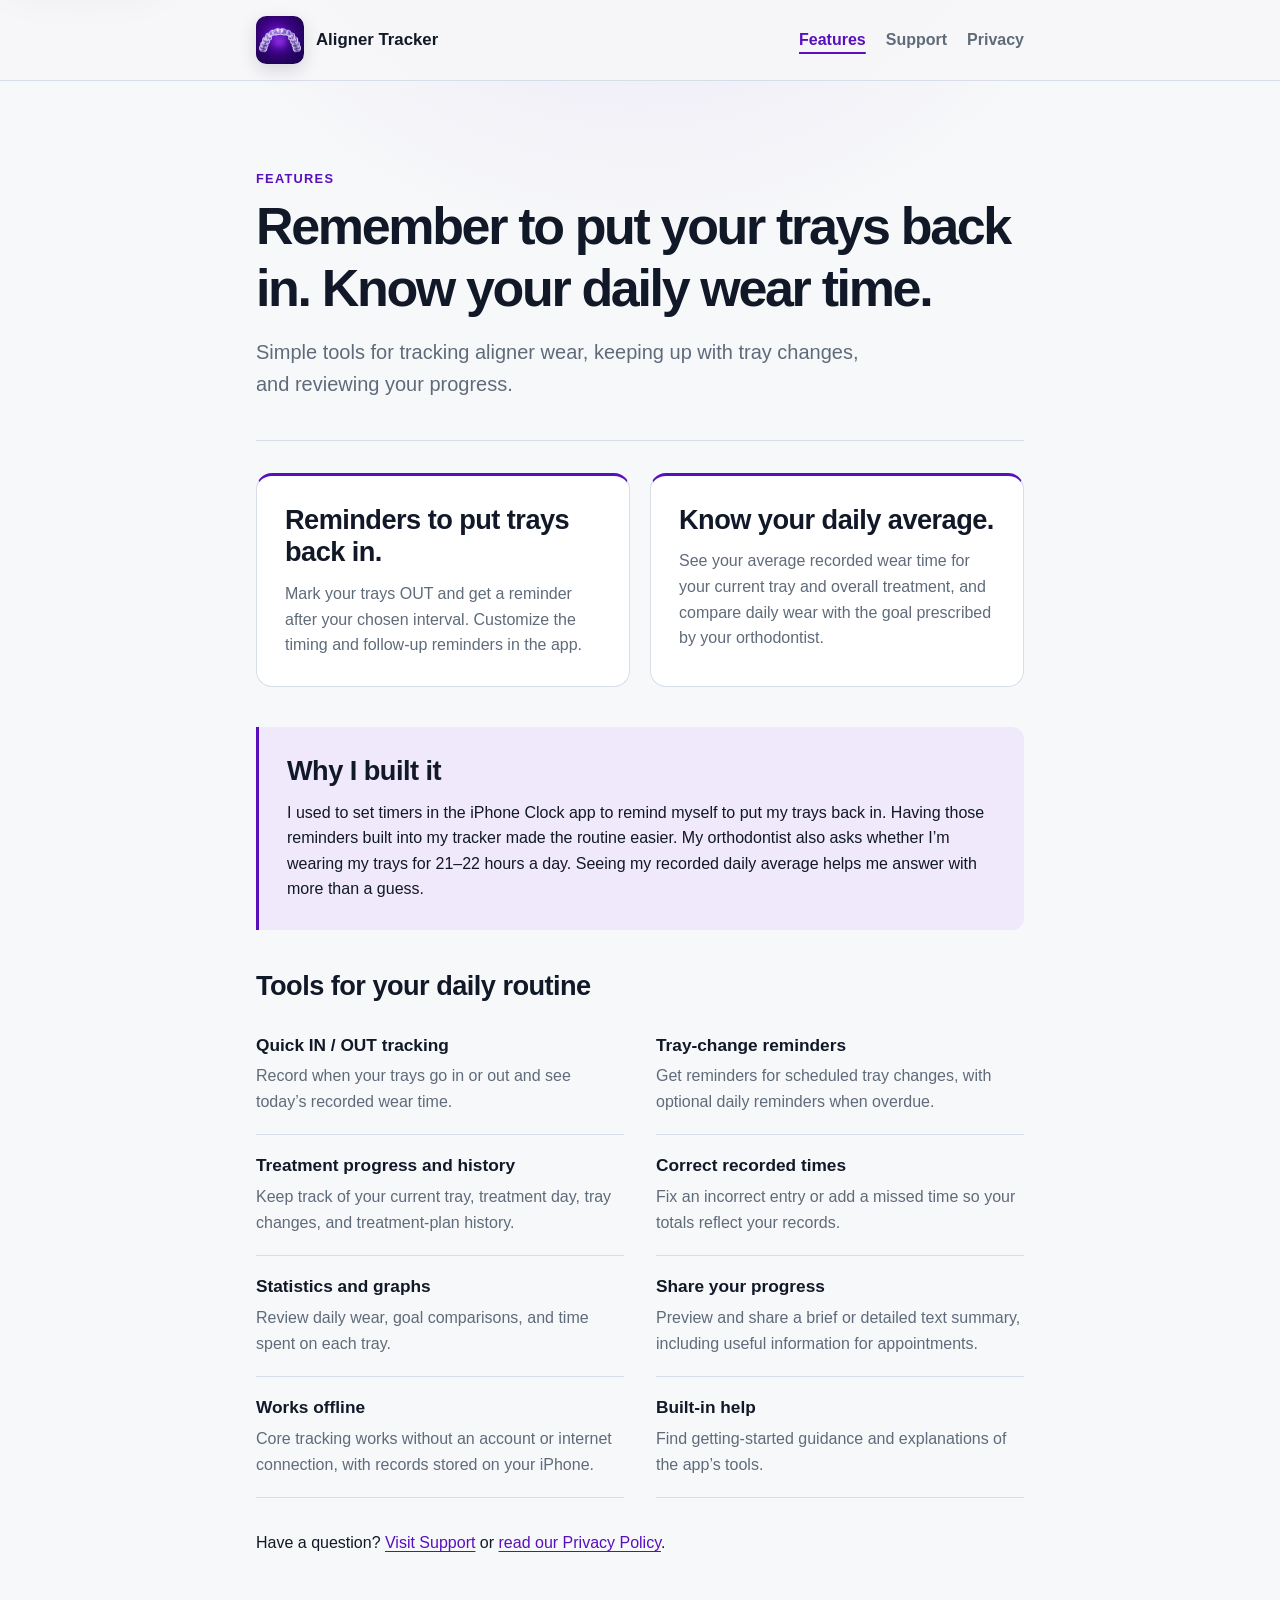
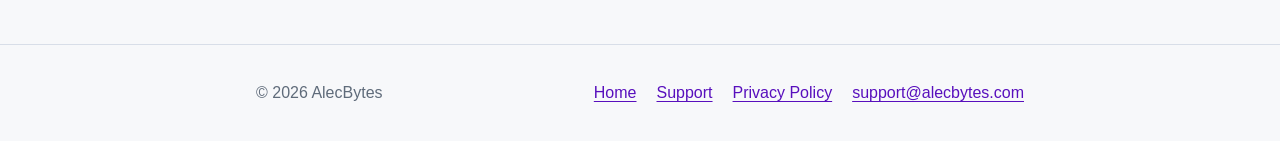
==== features/index.html @ b9140444 "Add concise features page" ====
<!doctype html>
<html lang="en">
  <head>
    <meta charset="utf-8" />
    <meta name="viewport" content="width=device-width, initial-scale=1" />
    <meta name="theme-color" content="#f7f8fa" media="(prefers-color-scheme: light)" />
    <meta name="theme-color" content="#0b0e14" media="(prefers-color-scheme: dark)" />
    <meta
      name="description"
      content="Explore Aligner Tracker features: tray reminders, recorded wear averages, treatment history, graphs, and progress sharing."
    />
    <link rel="canonical" href="https://aligner-tracker.alecbytes.com/features/" />
    <link rel="icon" href="/assets/favicon.png" type="image/png" />
    <link rel="stylesheet" href="/styles.css" />
    <title>Features | Aligner Tracker</title>
  </head>
  <body>
    <a class="skip-link" href="#main-content">Skip to content</a>
    <header class="site-header">
      <div class="header-inner">
        <a class="brand" href="/" aria-label="Aligner Tracker home">
          <img src="/assets/app-icon.png" width="48" height="48" alt="" />
          <span>Aligner Tracker</span>
        </a>
        <nav aria-label="Primary navigation">
          <a href="/features/" aria-current="page">Features</a>
          <a href="/support/">Support</a>
          <a href="/privacy/">Privacy</a>
        </nav>
      </div>
    </header>

    <main id="main-content" class="page features-page">
      <header class="page-heading">
        <p class="eyebrow">Features</p>
        <h1>Remember to put your trays back in. Know your daily wear time.</h1>
        <p class="lede">Simple tools for tracking aligner wear, keeping up with tray changes, and reviewing your progress.</p>
      </header>

      <div class="feature-highlights">
        <section class="feature-highlight" aria-labelledby="tray-reminders">
          <h2 id="tray-reminders">Reminders to put trays back in.</h2>
          <p>Mark your trays OUT and get a reminder after your chosen interval. Customize the timing and follow-up reminders in the app.</p>
        </section>
        <section class="feature-highlight" aria-labelledby="wear-average">
          <h2 id="wear-average">Know your daily average.</h2>
          <p>See your average recorded wear time for your current tray and overall treatment, and compare daily wear with the goal prescribed by your orthodontist.</p>
        </section>
      </div>

      <section class="founder-note" aria-labelledby="why-i-built-it">
        <h2 id="why-i-built-it">Why I built it</h2>
        <p>I used to set timers in the iPhone Clock app to remind myself to put my trays back in. Having those reminders built into my tracker made the routine easier. My orthodontist also asks whether I’m wearing my trays for 21–22 hours a day. Seeing my recorded daily average helps me answer with more than a guess.</p>
      </section>

      <section class="feature-details" aria-labelledby="everyday-tools">
        <h2 id="everyday-tools">Tools for your daily routine</h2>
        <div class="feature-grid">
          <div class="feature-item">
            <h3>Quick IN / OUT tracking</h3>
            <p>Record when your trays go in or out and see today’s recorded wear time.</p>
          </div>
          <div class="feature-item">
            <h3>Tray-change reminders</h3>
            <p>Get reminders for scheduled tray changes, with optional daily reminders when overdue.</p>
          </div>
          <div class="feature-item">
            <h3>Treatment progress and history</h3>
            <p>Keep track of your current tray, treatment day, tray changes, and treatment-plan history.</p>
          </div>
          <div class="feature-item">
            <h3>Correct recorded times</h3>
            <p>Fix an incorrect entry or add a missed time so your totals reflect your records.</p>
          </div>
          <div class="feature-item">
            <h3>Statistics and graphs</h3>
            <p>Review daily wear, goal comparisons, and time spent on each tray.</p>
          </div>
          <div class="feature-item">
            <h3>Share your progress</h3>
            <p>Preview and share a brief or detailed text summary, including useful information for appointments.</p>
          </div>
          <div class="feature-item">
            <h3>Works offline</h3>
            <p>Core tracking works without an account or internet connection, with records stored on your iPhone.</p>
          </div>
          <div class="feature-item">
            <h3>Built-in help</h3>
            <p>Find getting-started guidance and explanations of the app’s tools.</p>
          </div>
        </div>
      </section>
      <p class="features-next">Have a question? <a href="/support/">Visit Support</a> or <a href="/privacy/">read our Privacy Policy</a>.</p>
    </main>

    <footer class="site-footer">
      <div class="footer-inner">
        <p>&copy; 2026 AlecBytes</p>
        <nav aria-label="Footer navigation">
          <a href="/">Home</a>
          <a href="/support/">Support</a>
          <a href="/privacy/">Privacy Policy</a>
          <a href="mailto:support@alecbytes.com">support@alecbytes.com</a>
        </nav>
      </div>
    </footer>
  </body>
</html>
---- styles.css ----
:root {
  color-scheme: light dark;
  --background: #f7f8fa;
  --surface: #ffffff;
  --text: #111827;
  --muted: #5f6b7a;
  --border: #d8dee8;
  --accent: #580fbd;
  --accent-strong: #430a96;
  --accent-soft: #f0e8fb;
  --focus: #0067c0;
  --shadow: 0 18px 48px rgb(30 38 52 / 8%);
}

* {
  box-sizing: border-box;
}

html {
  background: var(--background);
  font-family:
    -apple-system, BlinkMacSystemFont, "Segoe UI", sans-serif;
  line-height: 1.6;
  text-size-adjust: 100%;
  -webkit-text-size-adjust: 100%;
}

body {
  min-width: 280px;
  min-height: 100vh;
  margin: 0;
  background:
    radial-gradient(circle at 50% -16rem, rgb(88 15 189 / 10%), transparent 32rem),
    var(--background);
  color: var(--text);
}

a {
  color: var(--accent);
  text-decoration-thickness: 0.08em;
  text-underline-offset: 0.18em;
}

a:hover {
  color: var(--accent-strong);
}

a:focus-visible {
  border-radius: 0.2rem;
  outline: 3px solid var(--focus);
  outline-offset: 4px;
}

.skip-link {
  position: fixed;
  z-index: 10;
  top: 0.75rem;
  left: 0.75rem;
  padding: 0.6rem 0.85rem;
  transform: translateY(-200%);
  border-radius: 0.5rem;
  background: var(--surface);
  box-shadow: var(--shadow);
  font-weight: 700;
}

.skip-link:focus {
  transform: translateY(0);
}

.site-header {
  border-bottom: 1px solid var(--border);
  background: rgb(247 248 250 / 88%);
}

.header-inner,
.footer-inner,
.page {
  width: min(100% - 2rem, 48rem);
  margin-inline: auto;
}

.header-inner {
  display: flex;
  min-height: 5rem;
  align-items: center;
  justify-content: space-between;
  gap: 1.25rem;
}

.brand {
  display: inline-flex;
  min-height: 3rem;
  align-items: center;
  gap: 0.75rem;
  color: var(--text);
  font-size: 1.05rem;
  font-weight: 750;
  text-decoration: none;
}

.brand img,
.hero-icon {
  border-radius: 22%;
  box-shadow: 0 6px 18px rgb(17 24 39 / 14%);
}

.site-header nav,
.site-footer nav {
  display: flex;
  flex-wrap: wrap;
  align-items: center;
  gap: 0.35rem 1.25rem;
}

.site-header nav a {
  min-height: 2.75rem;
  display: inline-flex;
  align-items: center;
  color: var(--muted);
  font-weight: 650;
  text-decoration: none;
}

.site-header nav a:hover,
.site-header nav a[aria-current="page"] {
  color: var(--accent);
}

.site-header nav a[aria-current="page"] {
  text-decoration: underline;
  text-decoration-thickness: 0.12em;
  text-underline-offset: 0.45em;
}

.page {
  padding-block: clamp(3rem, 8vw, 5.5rem);
}

.hero {
  max-width: 42rem;
  margin-inline: auto;
  text-align: center;
}

.home-page {
  width: min(100% - 2rem, 72rem);
  padding-top: clamp(1rem, 2.67vw, 1.83rem);
}

.aligner-frame {
  position: relative;
  isolation: isolate;
  max-width: 70rem;
  min-height: min(57.32vw, 39.81rem);
  margin-inline: auto;
}

.aligner-arch {
  position: absolute;
  z-index: -1;
  top: 0;
  left: 50%;
  display: block;
  width: 100%;
  height: auto;
  transform: translateX(-50%);
  pointer-events: none;
  user-select: none;
}

.aligner-frame .hero {
  padding: clamp(6rem, 18vw, 12.75rem) clamp(1rem, 18vw, 10.5rem) 2rem;
}

.aligner-frame h1 {
  width: max-content;
  max-width: calc(100vw - 2rem);
  margin-inline: auto;
  font-size: clamp(1.65rem, 6vw, 3.75rem);
  white-space: nowrap;
}

.hero-icon {
  display: block;
  margin: 0 auto 1.5rem;
}

.eyebrow {
  margin: 0 0 0.35rem;
  color: var(--accent);
  font-size: 0.8rem;
  font-weight: 800;
  letter-spacing: 0.1em;
  text-transform: uppercase;
}

h1,
h2,
h3,
p,
ul {
  overflow-wrap: break-word;
}

h1,
h2,
h3 {
  line-height: 1.2;
}

h1 {
  margin: 0;
  font-size: clamp(2.25rem, 8vw, 4.25rem);
  letter-spacing: -0.045em;
}

h2 {
  margin: 0 0 0.75rem;
  font-size: clamp(1.35rem, 4vw, 1.7rem);
  letter-spacing: -0.02em;
}

h3 {
  margin: 1.75rem 0 0.35rem;
  font-size: 1.08rem;
}

p {
  margin: 0 0 1rem;
}

.lede {
  max-width: 40rem;
  margin: 1rem auto 0;
  color: var(--muted);
  font-size: clamp(1.08rem, 3vw, 1.25rem);
}

.link-grid {
  display: grid;
  grid-template-columns: repeat(2, minmax(0, 1fr));
  gap: 1rem;
  width: min(100%, 48rem);
  margin: clamp(1rem, 2.5vw, 1.75rem) auto 0;
}

.link-card {
  display: flex;
  min-height: 14rem;
  flex-direction: column;
  padding: clamp(1.35rem, 5vw, 2rem);
  border: 1px solid var(--border);
  border-radius: 1rem;
  background: var(--surface);
  box-shadow: var(--shadow);
  color: var(--muted);
  text-decoration: none;
}

.link-card:hover {
  border-color: var(--accent);
  color: var(--muted);
}

.card-title {
  margin-bottom: 0.6rem;
  color: var(--text);
  font-size: 1.4rem;
  font-weight: 750;
}

.card-action {
  margin-top: auto;
  padding-top: 1.5rem;
  color: var(--accent);
  font-weight: 700;
}

.card-action span {
  display: inline-block;
  margin-left: 0.2rem;
}

.features-cta {
  display: inline-flex;
  min-height: 2.75rem;
  align-items: center;
  gap: 0.6rem;
  margin-top: 1.25rem;
  padding: 0.6rem 1rem;
  border: 1px solid var(--accent);
  border-radius: 0.6rem;
  background: var(--accent-soft);
  font-weight: 750;
  text-decoration: none;
}

.features-cta:hover {
  border-color: var(--accent-strong);
}

.features-page h1 {
  font-size: clamp(2rem, 5.5vw, 3.25rem);
}

.feature-highlights,
.feature-grid {
  display: grid;
  grid-template-columns: repeat(2, minmax(0, 1fr));
  gap: 1.25rem;
}

.feature-highlights {
  margin-block: 2rem;
}

.feature-highlight {
  padding: clamp(1.25rem, 3vw, 1.75rem);
  border: 1px solid var(--border);
  border-top: 3px solid var(--accent);
  border-radius: 1rem;
  background: var(--surface);
}

.feature-highlight p,
.feature-item p {
  margin-bottom: 0;
  color: var(--muted);
}

.founder-note {
  margin-block: 2.5rem;
  padding: clamp(1.25rem, 3vw, 1.75rem);
  border-left: 3px solid var(--accent);
  border-radius: 0 0.75rem 0.75rem 0;
  background: var(--accent-soft);
}

.founder-note p {
  margin-bottom: 0;
}

.feature-grid {
  gap: 0 2rem;
}

.feature-item {
  padding-block: 1.25rem;
  border-bottom: 1px solid var(--border);
}

.feature-item h3 {
  margin: 0 0 0.5rem;
}

.features-next {
  margin: 2rem 0 0;
}

.document-page {
  max-width: 44rem;
}

.document-page h1 {
  font-size: clamp(2.1rem, 7vw, 3.5rem);
}

.page-heading {
  padding-bottom: 2.5rem;
  border-bottom: 1px solid var(--border);
}

.page-heading .lede {
  margin-inline: 0;
}

.updated {
  margin: 1rem 0 0;
  color: var(--muted);
  font-size: 0.92rem;
}

.document-page > section {
  padding-block: 2rem;
  border-bottom: 1px solid var(--border);
}

.document-page > section:last-child {
  border-bottom: 0;
}

.document-page ul {
  margin: 0.75rem 0 1rem;
  padding-left: 1.4rem;
}

.document-page li + li {
  margin-top: 0.35rem;
}

.contact-panel {
  margin-top: 2rem;
  padding-inline: clamp(1.25rem, 5vw, 2rem);
  border: 1px solid var(--border) !important;
  border-radius: 1rem;
  background: var(--surface);
  box-shadow: var(--shadow);
}

.site-footer {
  border-top: 1px solid var(--border);
  color: var(--muted);
}

.footer-inner {
  display: flex;
  min-height: 6rem;
  align-items: center;
  justify-content: space-between;
  gap: 0.75rem 2rem;
  padding-block: 1.25rem;
}

.footer-inner p {
  margin: 0;
}

.site-footer a {
  display: inline-flex;
  min-height: 2.75rem;
  align-items: center;
}

@media (max-width: 38rem) {
  .header-inner,
  .footer-inner {
    align-items: flex-start;
    flex-direction: column;
  }

  .header-inner {
    padding-block: 0.8rem;
  }

  .site-header nav {
    width: 100%;
  }

  .link-grid,
  .feature-highlights,
  .feature-grid {
    grid-template-columns: 1fr;
  }

  .aligner-frame {
    min-height: 0;
  }

  .aligner-frame .hero {
    padding-top: clamp(5.25rem, 27vw, 8.5rem);
    padding-inline: clamp(0rem, 8vw, 2.5rem);
  }

  .footer-inner {
    padding-block: 1.5rem;
  }

  .site-footer nav {
    align-items: flex-start;
    flex-direction: column;
  }
}

@media (prefers-color-scheme: dark) {
  :root {
    --background: #0b0e14;
    --surface: #151a23;
    --text: #f5f7fa;
    --muted: #b7c0cf;
    --border: #3a4352;
    --accent: #b888ff;
    --accent-strong: #d2b5ff;
    --accent-soft: #251735;
    --focus: #72b8ff;
    --shadow: 0 18px 48px rgb(0 0 0 / 25%);
  }

  body {
    background:
      radial-gradient(circle at 50% -16rem, rgb(153 85 255 / 17%), transparent 32rem),
      var(--background);
  }

  .site-header {
    background: rgb(11 14 20 / 90%);
  }
}

@media (forced-colors: active) {
  .brand img,
  .hero-icon,
  .link-card,
  .contact-panel {
    box-shadow: none;
  }

  a:focus-visible {
    outline-color: Highlight;
  }
}
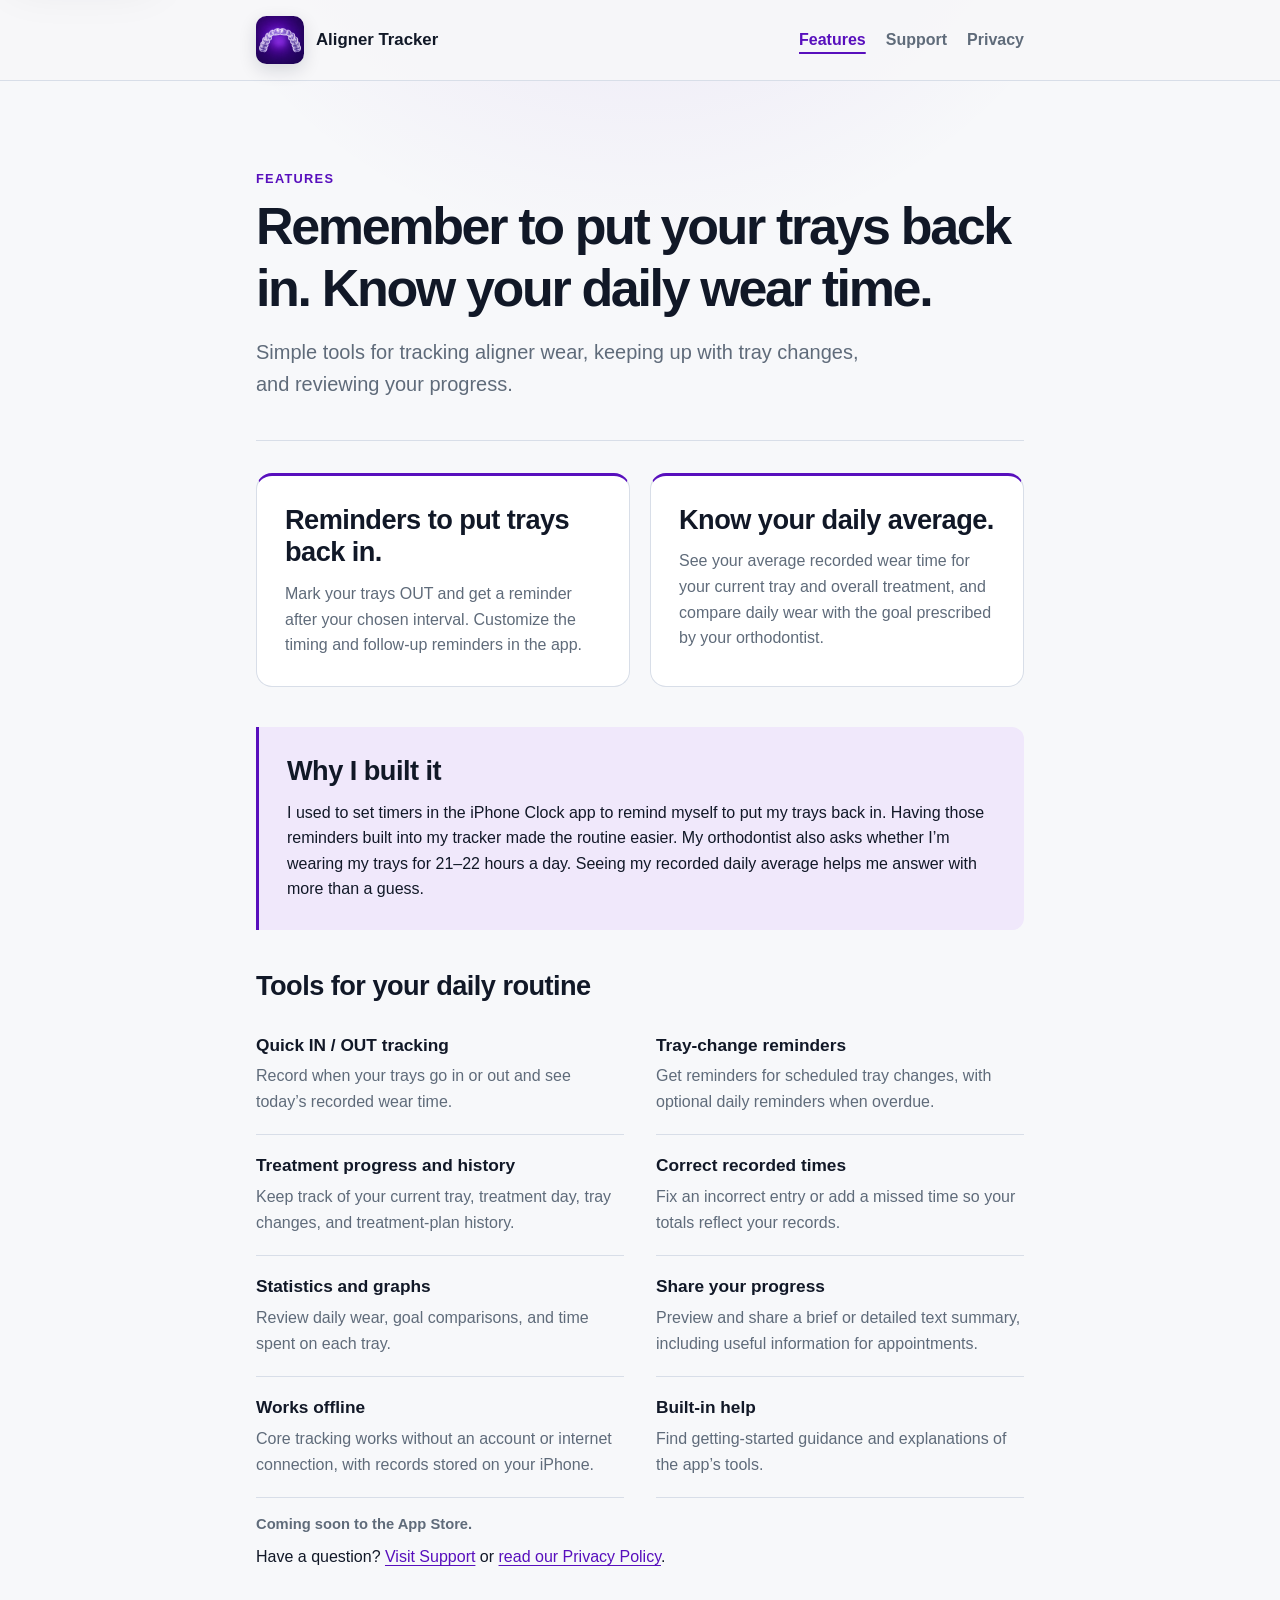
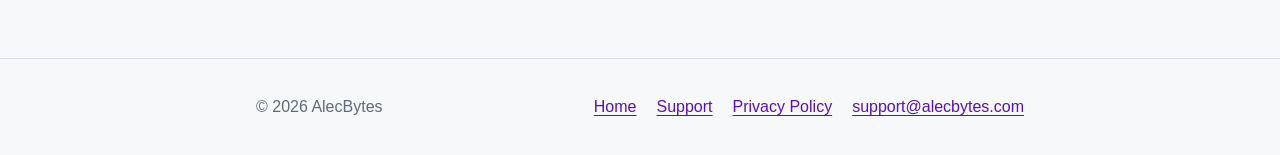
==== commit 86fcebca: "Add App Store availability placeholder" ====
--- a/features/index.html
+++ b/features/index.html
@@ -90,6 +90,7 @@
           </div>
         </div>
       </section>
+      <p class="availability-status">Coming soon to the App Store.</p>
       <p class="features-next">Have a question? <a href="/support/">Visit Support</a> or <a href="/privacy/">read our Privacy Policy</a>.</p>
     </main>
 
--- a/styles.css
+++ b/styles.css
@@ -300,6 +300,13 @@
   border-color: var(--accent-strong);
 }
 
+.availability-status {
+  margin: 0.9rem 0 0;
+  color: var(--muted);
+  font-size: 0.92rem;
+  font-weight: 650;
+}
+
 .features-page h1 {
   font-size: clamp(2rem, 5.5vw, 3.25rem);
 }
@@ -355,7 +362,7 @@
 }
 
 .features-next {
-  margin: 2rem 0 0;
+  margin: 0.5rem 0 0;
 }
 
 .document-page {
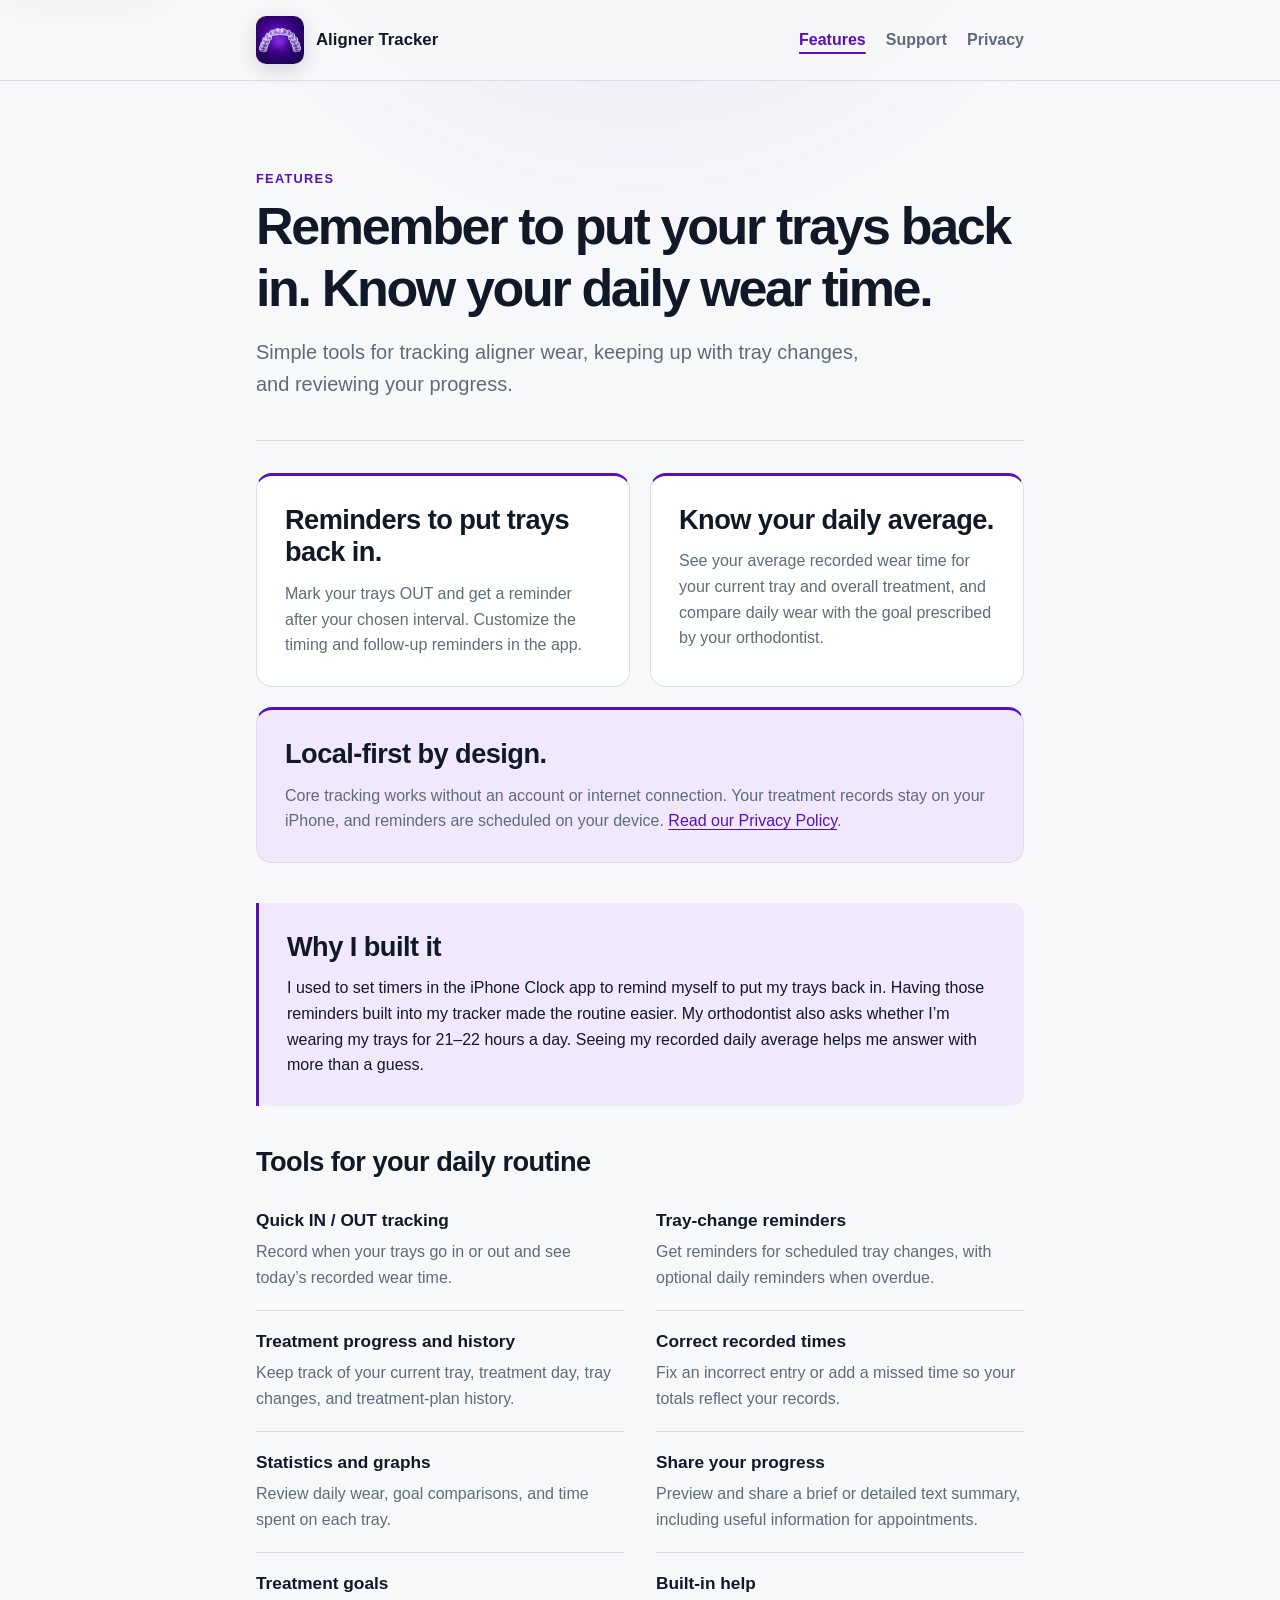
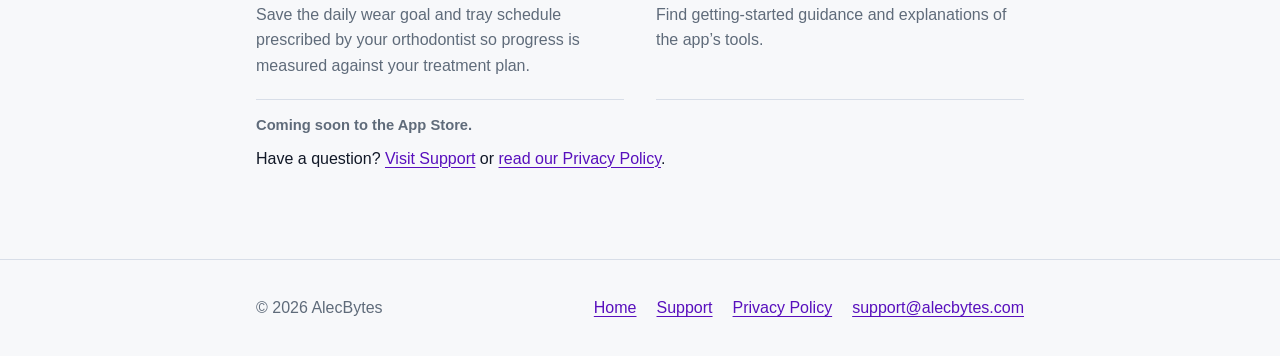
==== commit 74b2a1a5: "Promote local-first features" ====
--- a/features/index.html
+++ b/features/index.html
@@ -46,6 +46,10 @@
           <h2 id="wear-average">Know your daily average.</h2>
           <p>See your average recorded wear time for your current tray and overall treatment, and compare daily wear with the goal prescribed by your orthodontist.</p>
         </section>
+        <section class="feature-highlight local-first-highlight" aria-labelledby="local-first">
+          <h2 id="local-first">Local-first by design.</h2>
+          <p>Core tracking works without an account or internet connection. Your treatment records stay on your iPhone, and reminders are scheduled on your device. <a href="/privacy/">Read our Privacy Policy</a>.</p>
+        </section>
       </div>
 
       <section class="founder-note" aria-labelledby="why-i-built-it">
@@ -81,8 +85,8 @@
             <p>Preview and share a brief or detailed text summary, including useful information for appointments.</p>
           </div>
           <div class="feature-item">
-            <h3>Works offline</h3>
-            <p>Core tracking works without an account or internet connection, with records stored on your iPhone.</p>
+            <h3>Treatment goals</h3>
+            <p>Save the daily wear goal and tray schedule prescribed by your orthodontist so progress is measured against your treatment plan.</p>
           </div>
           <div class="feature-item">
             <h3>Built-in help</h3>
--- a/styles.css
+++ b/styles.css
@@ -336,6 +336,11 @@
   color: var(--muted);
 }
 
+.local-first-highlight {
+  grid-column: 1 / -1;
+  background: var(--accent-soft);
+}
+
 .founder-note {
   margin-block: 2.5rem;
   padding: clamp(1.25rem, 3vw, 1.75rem);
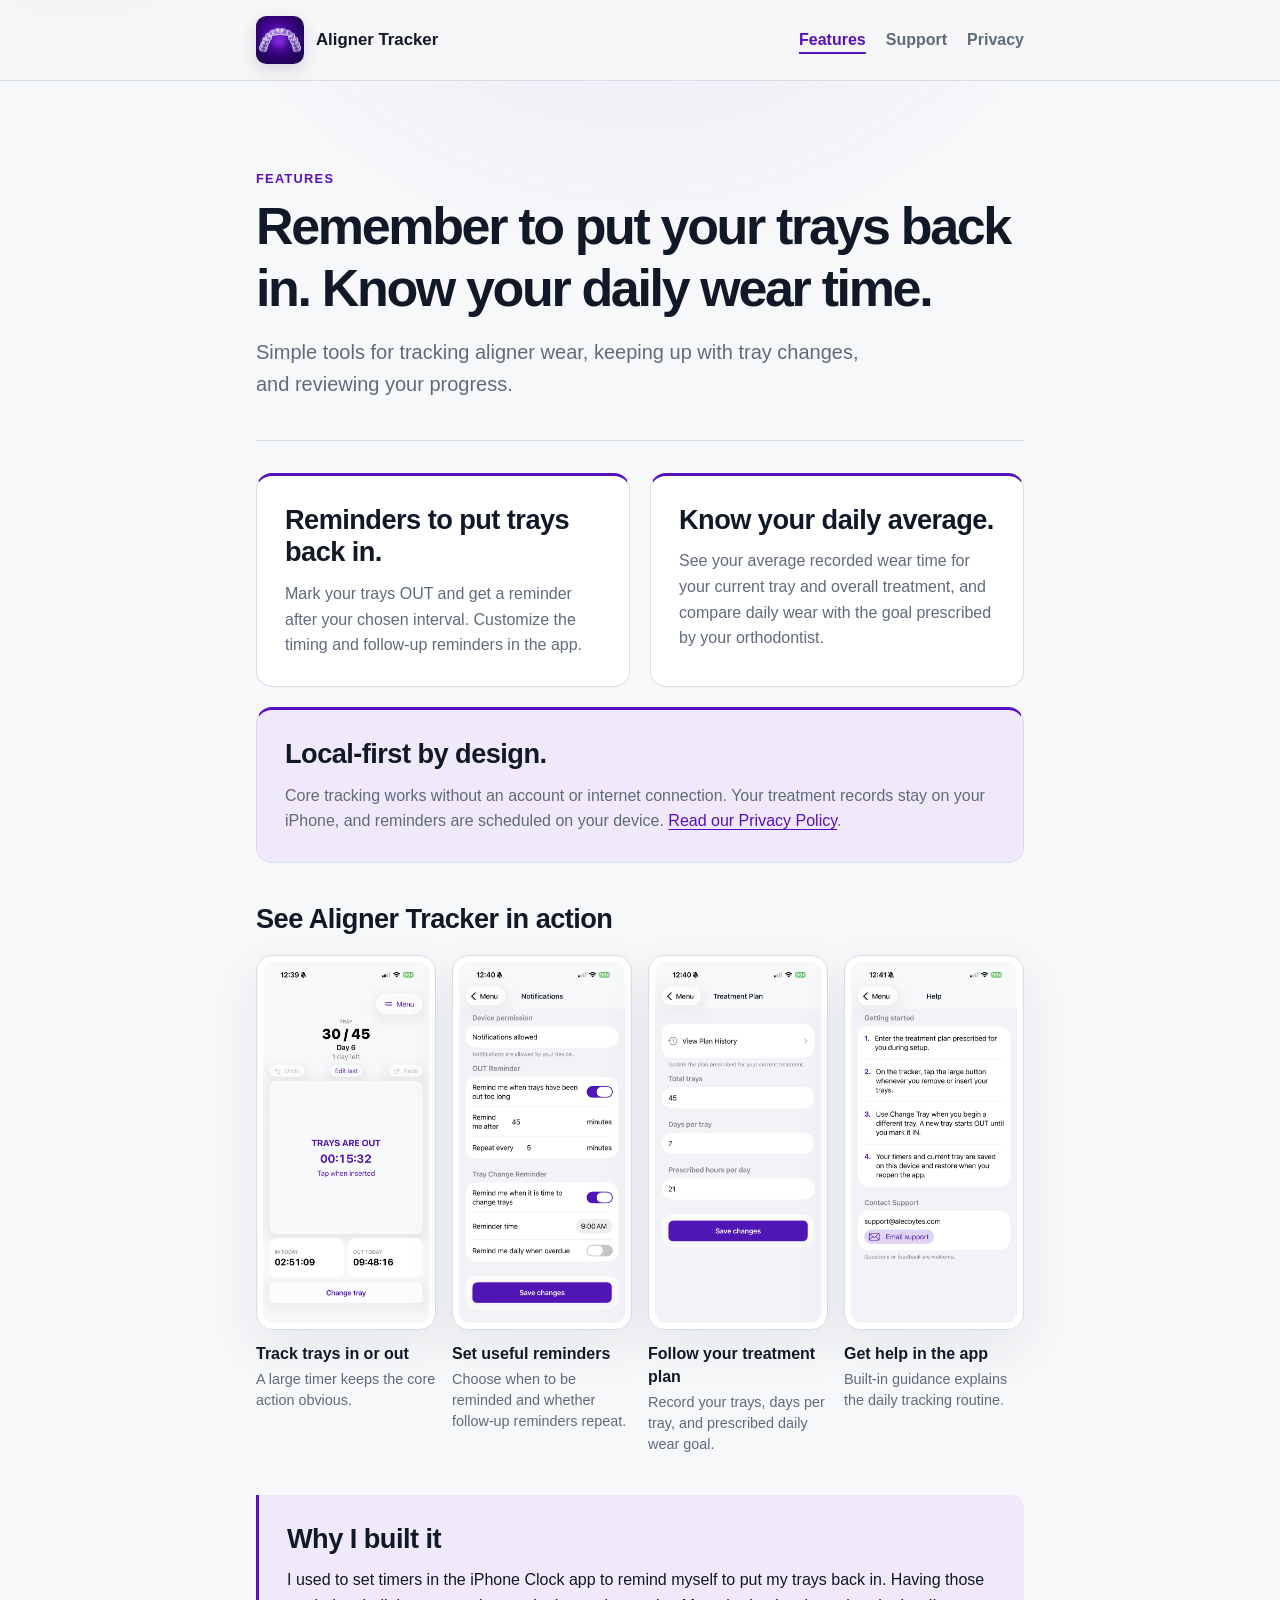
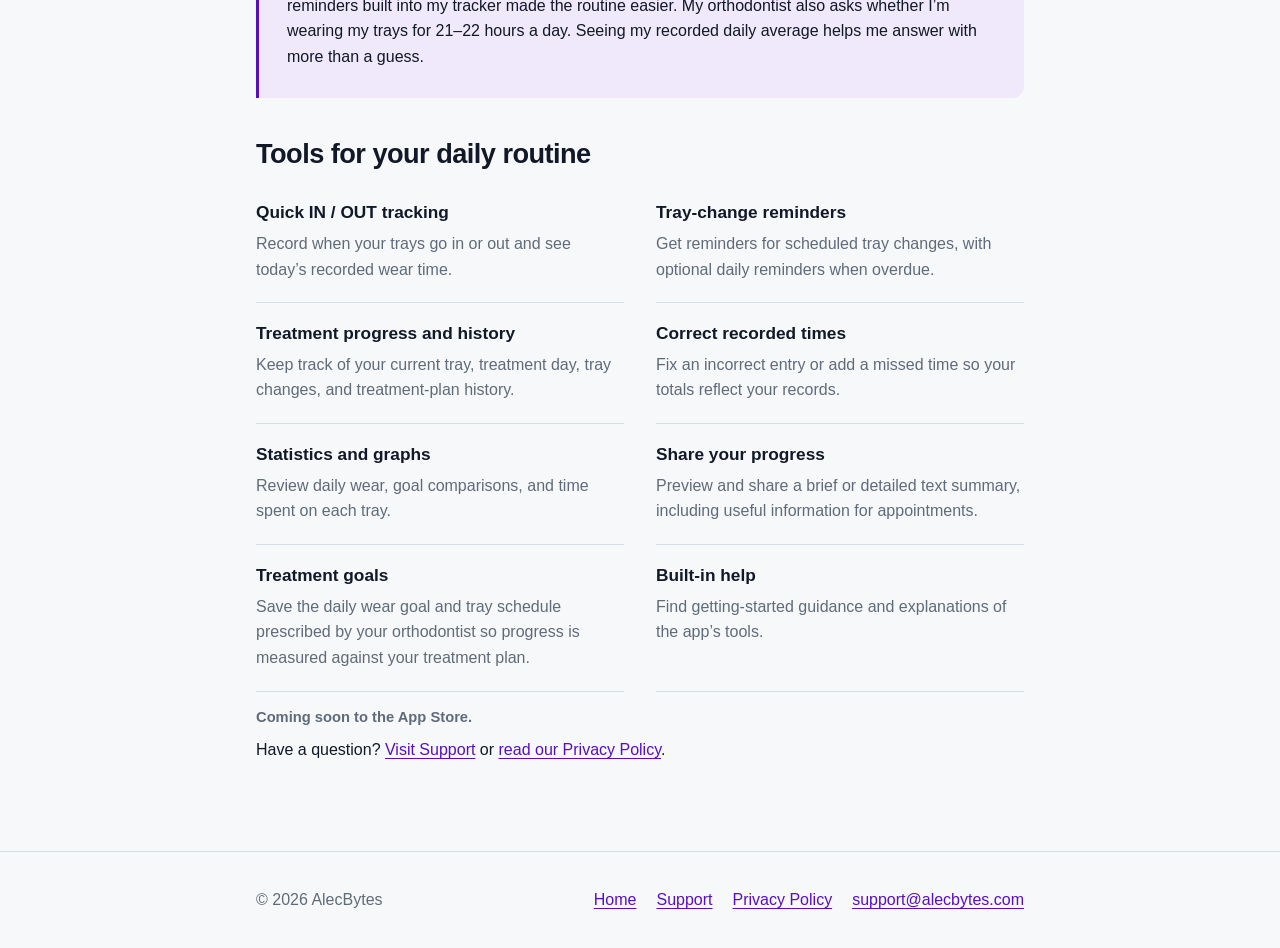
==== commit 4d8dd018: "Show app screenshots on features page" ====
--- a/features/index.html
+++ b/features/index.html
@@ -51,6 +51,84 @@
           <p>Core tracking works without an account or internet connection. Your treatment records stay on your iPhone, and reminders are scheduled on your device. <a href="/privacy/">Read our Privacy Policy</a>.</p>
         </section>
       </div>
+
+      <section class="screenshot-showcase" aria-labelledby="screenshots-title">
+        <h2 id="screenshots-title">See Aligner Tracker in action</h2>
+        <div class="screenshot-gallery">
+          <figure class="screenshot-card">
+            <a
+              class="screenshot-link"
+              href="/assets/screenshots/tracker.png"
+              aria-label="Open full-size screenshot: Track trays in or out">
+              <img
+                src="/assets/screenshots/tracker.png"
+                width="1242"
+                height="2688"
+                loading="lazy"
+                decoding="async"
+                alt="Aligner Tracker showing trays out with a running timer." />
+            </a>
+            <figcaption>
+              <strong>Track trays in or out</strong>
+              <span>A large timer keeps the core action obvious.</span>
+            </figcaption>
+          </figure>
+          <figure class="screenshot-card">
+            <a
+              class="screenshot-link"
+              href="/assets/screenshots/notifications.png"
+              aria-label="Open full-size screenshot: Set useful reminders">
+              <img
+                src="/assets/screenshots/notifications.png"
+                width="1242"
+                height="2688"
+                loading="lazy"
+                decoding="async"
+                alt="Aligner Tracker notification settings for tray-out and tray-change reminders." />
+            </a>
+            <figcaption>
+              <strong>Set useful reminders</strong>
+              <span>Choose when to be reminded and whether follow-up reminders repeat.</span>
+            </figcaption>
+          </figure>
+          <figure class="screenshot-card">
+            <a
+              class="screenshot-link"
+              href="/assets/screenshots/treatment-plan.png"
+              aria-label="Open full-size screenshot: Follow your treatment plan">
+              <img
+                src="/assets/screenshots/treatment-plan.png"
+                width="1242"
+                height="2688"
+                loading="lazy"
+                decoding="async"
+                alt="Aligner Tracker treatment plan settings for trays, schedule, and daily wear goal." />
+            </a>
+            <figcaption>
+              <strong>Follow your treatment plan</strong>
+              <span>Record your trays, days per tray, and prescribed daily wear goal.</span>
+            </figcaption>
+          </figure>
+          <figure class="screenshot-card">
+            <a
+              class="screenshot-link"
+              href="/assets/screenshots/help.png"
+              aria-label="Open full-size screenshot: Get help in the app">
+              <img
+                src="/assets/screenshots/help.png"
+                width="1242"
+                height="2688"
+                loading="lazy"
+                decoding="async"
+                alt="Aligner Tracker help screen explaining the daily tracking routine." />
+            </a>
+            <figcaption>
+              <strong>Get help in the app</strong>
+              <span>Built-in guidance explains the daily tracking routine.</span>
+            </figcaption>
+          </figure>
+        </div>
+      </section>
 
       <section class="founder-note" aria-labelledby="why-i-built-it">
         <h2 id="why-i-built-it">Why I built it</h2>
--- a/styles.css
+++ b/styles.css
@@ -341,6 +341,58 @@
   background: var(--accent-soft);
 }
 
+.screenshot-showcase {
+  margin-block: 2.5rem;
+}
+
+.screenshot-gallery {
+  display: grid;
+  grid-template-columns: repeat(4, minmax(0, 1fr));
+  gap: 1rem;
+  margin-top: 1.25rem;
+}
+
+.screenshot-card {
+  min-width: 0;
+  margin: 0;
+}
+
+.screenshot-link {
+  display: block;
+  padding: 0.35rem;
+  border: 1px solid var(--border);
+  border-radius: 1rem;
+  background: var(--surface);
+  box-shadow: var(--shadow);
+}
+
+.screenshot-link:hover {
+  border-color: var(--accent);
+}
+
+.screenshot-link img {
+  display: block;
+  width: 100%;
+  height: auto;
+  border-radius: 0.72rem;
+}
+
+.screenshot-card figcaption {
+  margin-top: 0.75rem;
+  line-height: 1.45;
+}
+
+.screenshot-card figcaption strong,
+.screenshot-card figcaption span {
+  display: block;
+}
+
+.screenshot-card figcaption span {
+  margin-top: 0.25rem;
+  color: var(--muted);
+  font-size: 0.9rem;
+}
+
 .founder-note {
   margin-block: 2.5rem;
   padding: clamp(1.25rem, 3vw, 1.75rem);
@@ -463,6 +515,21 @@
   .feature-highlights,
   .feature-grid {
     grid-template-columns: 1fr;
+  }
+
+  .screenshot-gallery {
+    grid-template-columns: none;
+    grid-auto-columns: min(78vw, 18rem);
+    grid-auto-flow: column;
+    margin-inline: -0.25rem;
+    padding: 0.25rem 0.25rem 1rem;
+    overflow-x: auto;
+    overscroll-behavior-inline: contain;
+    scroll-snap-type: inline mandatory;
+  }
+
+  .screenshot-card {
+    scroll-snap-align: start;
   }
 
   .aligner-frame {
@@ -513,6 +580,7 @@
   .brand img,
   .hero-icon,
   .link-card,
+  .screenshot-link,
   .contact-panel {
     box-shadow: none;
   }
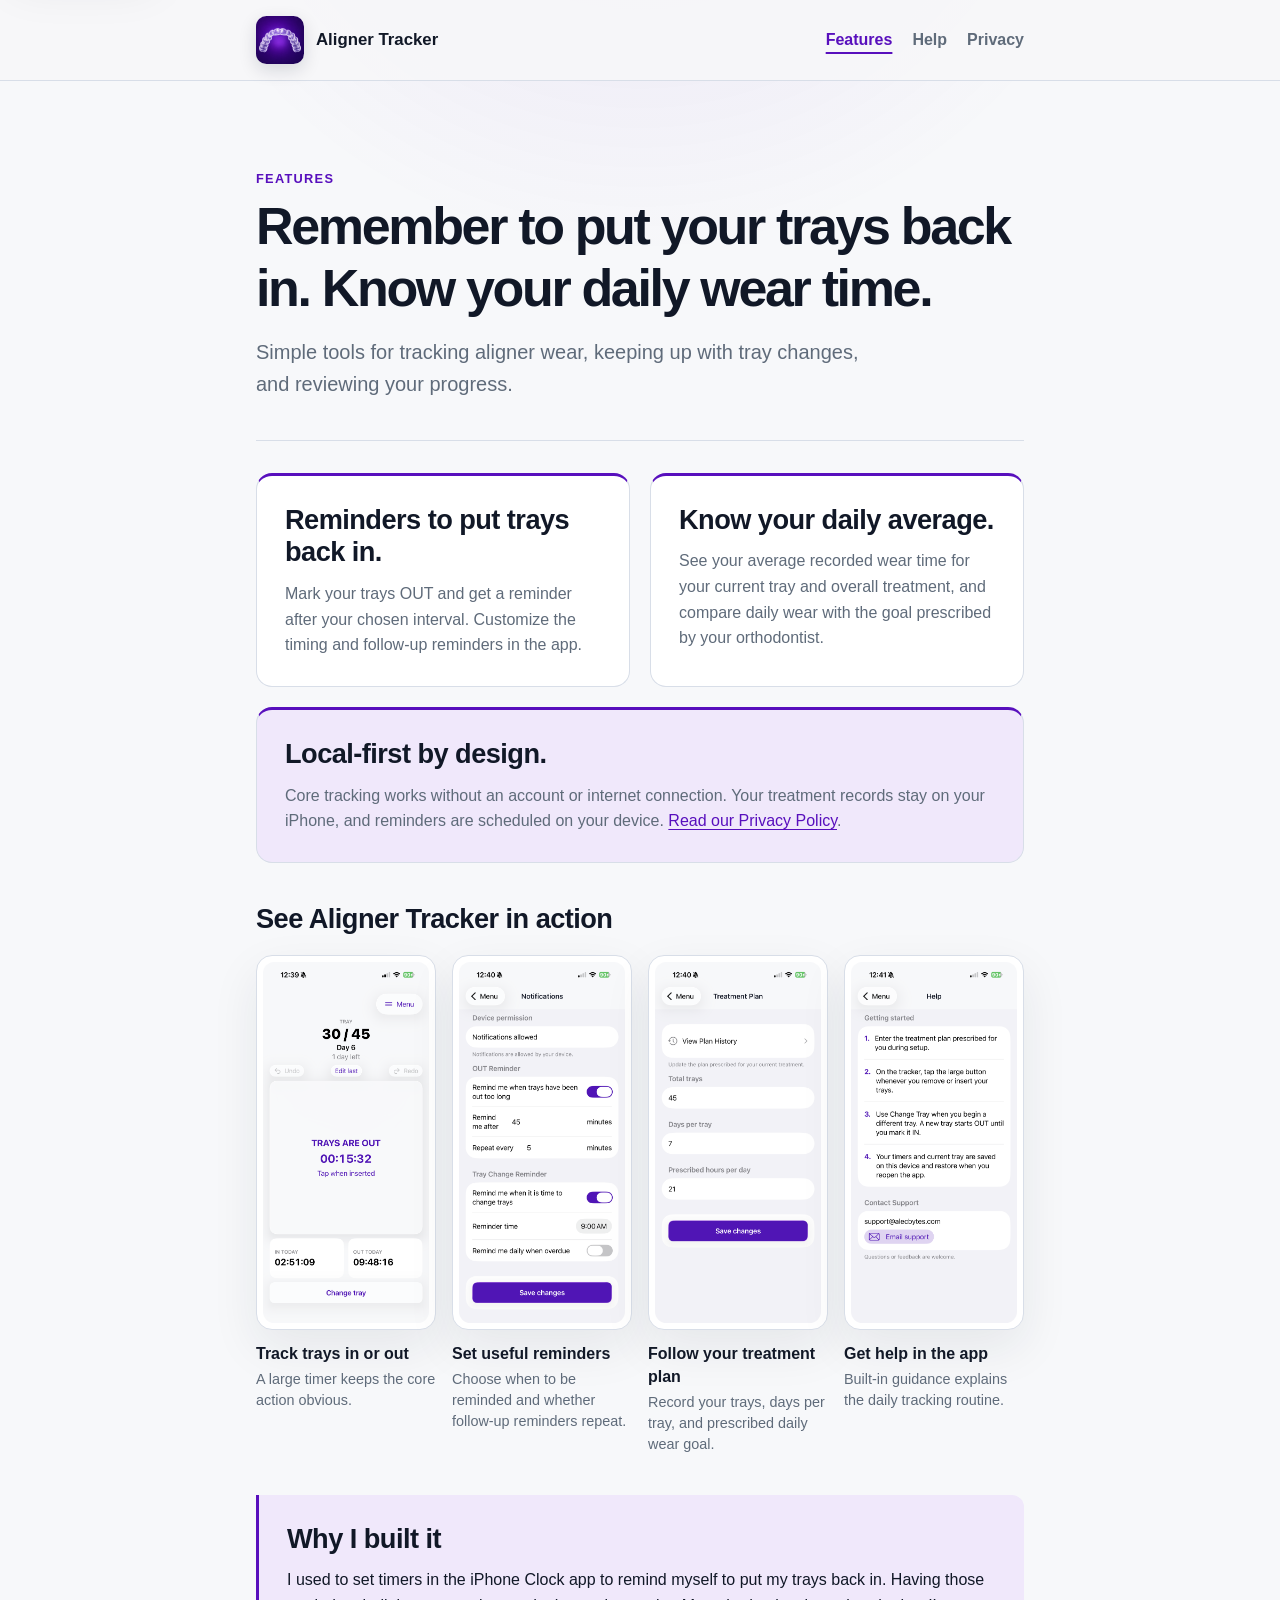
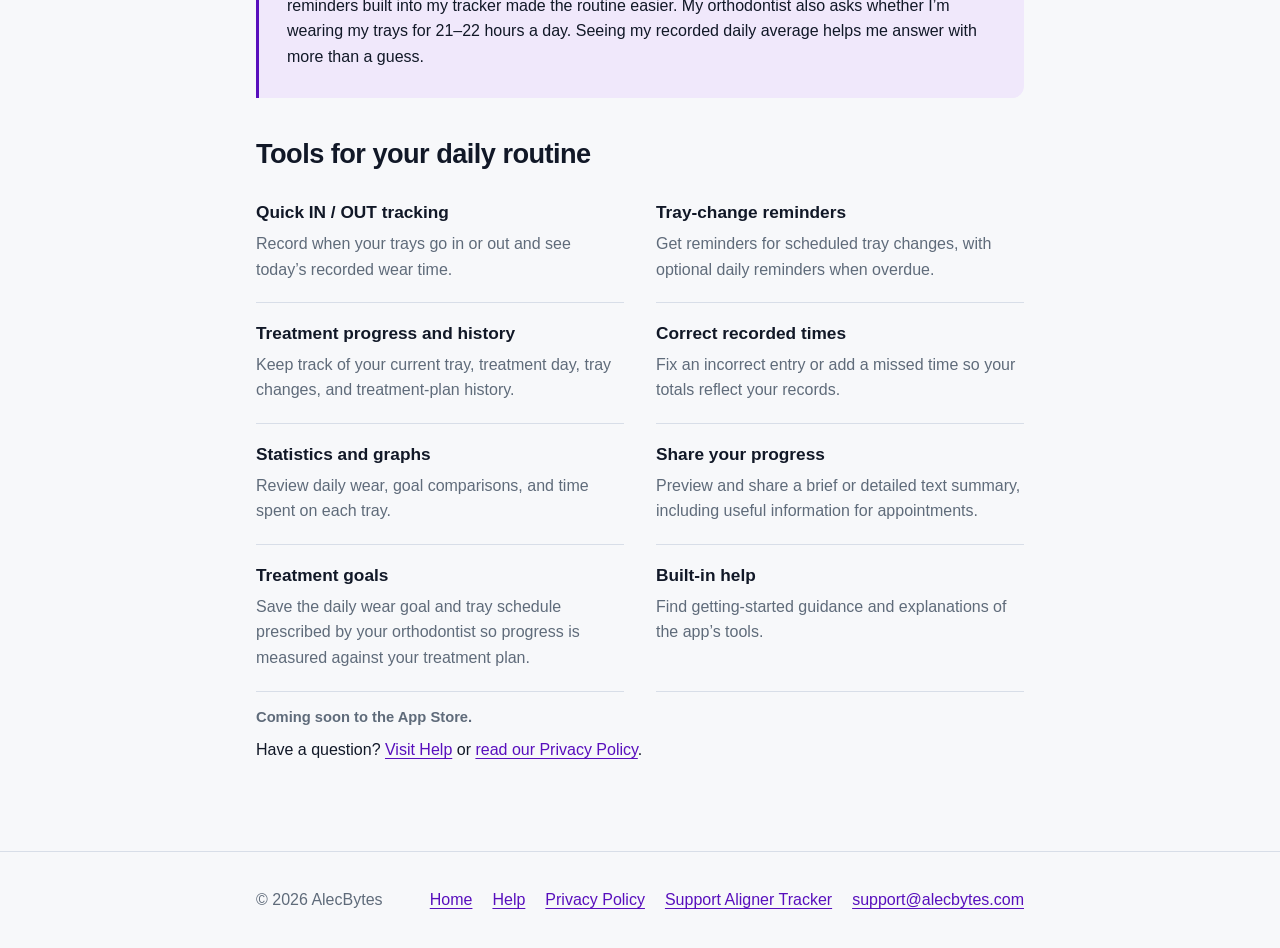
==== commit e1c84c88: "Add dedicated Aligner Tracker support page" ====
--- a/features/index.html
+++ b/features/index.html
@@ -24,7 +24,7 @@
         </a>
         <nav aria-label="Primary navigation">
           <a href="/features/" aria-current="page">Features</a>
-          <a href="/support/">Support</a>
+          <a href="/support/">Help</a>
           <a href="/privacy/">Privacy</a>
         </nav>
       </div>
@@ -173,7 +173,7 @@
         </div>
       </section>
       <p class="availability-status">Coming soon to the App Store.</p>
-      <p class="features-next">Have a question? <a href="/support/">Visit Support</a> or <a href="/privacy/">read our Privacy Policy</a>.</p>
+      <p class="features-next">Have a question? <a href="/support/">Visit Help</a> or <a href="/privacy/">read our Privacy Policy</a>.</p>
     </main>
 
     <footer class="site-footer">
@@ -181,8 +181,9 @@
         <p>&copy; 2026 AlecBytes</p>
         <nav aria-label="Footer navigation">
           <a href="/">Home</a>
-          <a href="/support/">Support</a>
+          <a href="/support/">Help</a>
           <a href="/privacy/">Privacy Policy</a>
+          <a href="/support-aligner-tracker/">Support Aligner Tracker</a>
           <a href="mailto:support@alecbytes.com">support@alecbytes.com</a>
         </nav>
       </div>
--- a/styles.css
+++ b/styles.css
@@ -307,6 +307,11 @@
   font-weight: 650;
 }
 
+.secondary-link {
+  margin: 0.9rem 0 0;
+  font-size: 0.92rem;
+}
+
 .features-page h1 {
   font-size: clamp(2rem, 5.5vw, 3.25rem);
 }
@@ -470,6 +475,17 @@
   border-radius: 1rem;
   background: var(--surface);
   box-shadow: var(--shadow);
+}
+
+.support-links {
+  display: flex;
+  flex-wrap: wrap;
+  gap: 0.75rem;
+  margin-top: 1.25rem;
+}
+
+.support-links .features-cta {
+  margin-top: 0;
 }
 
 .site-footer {
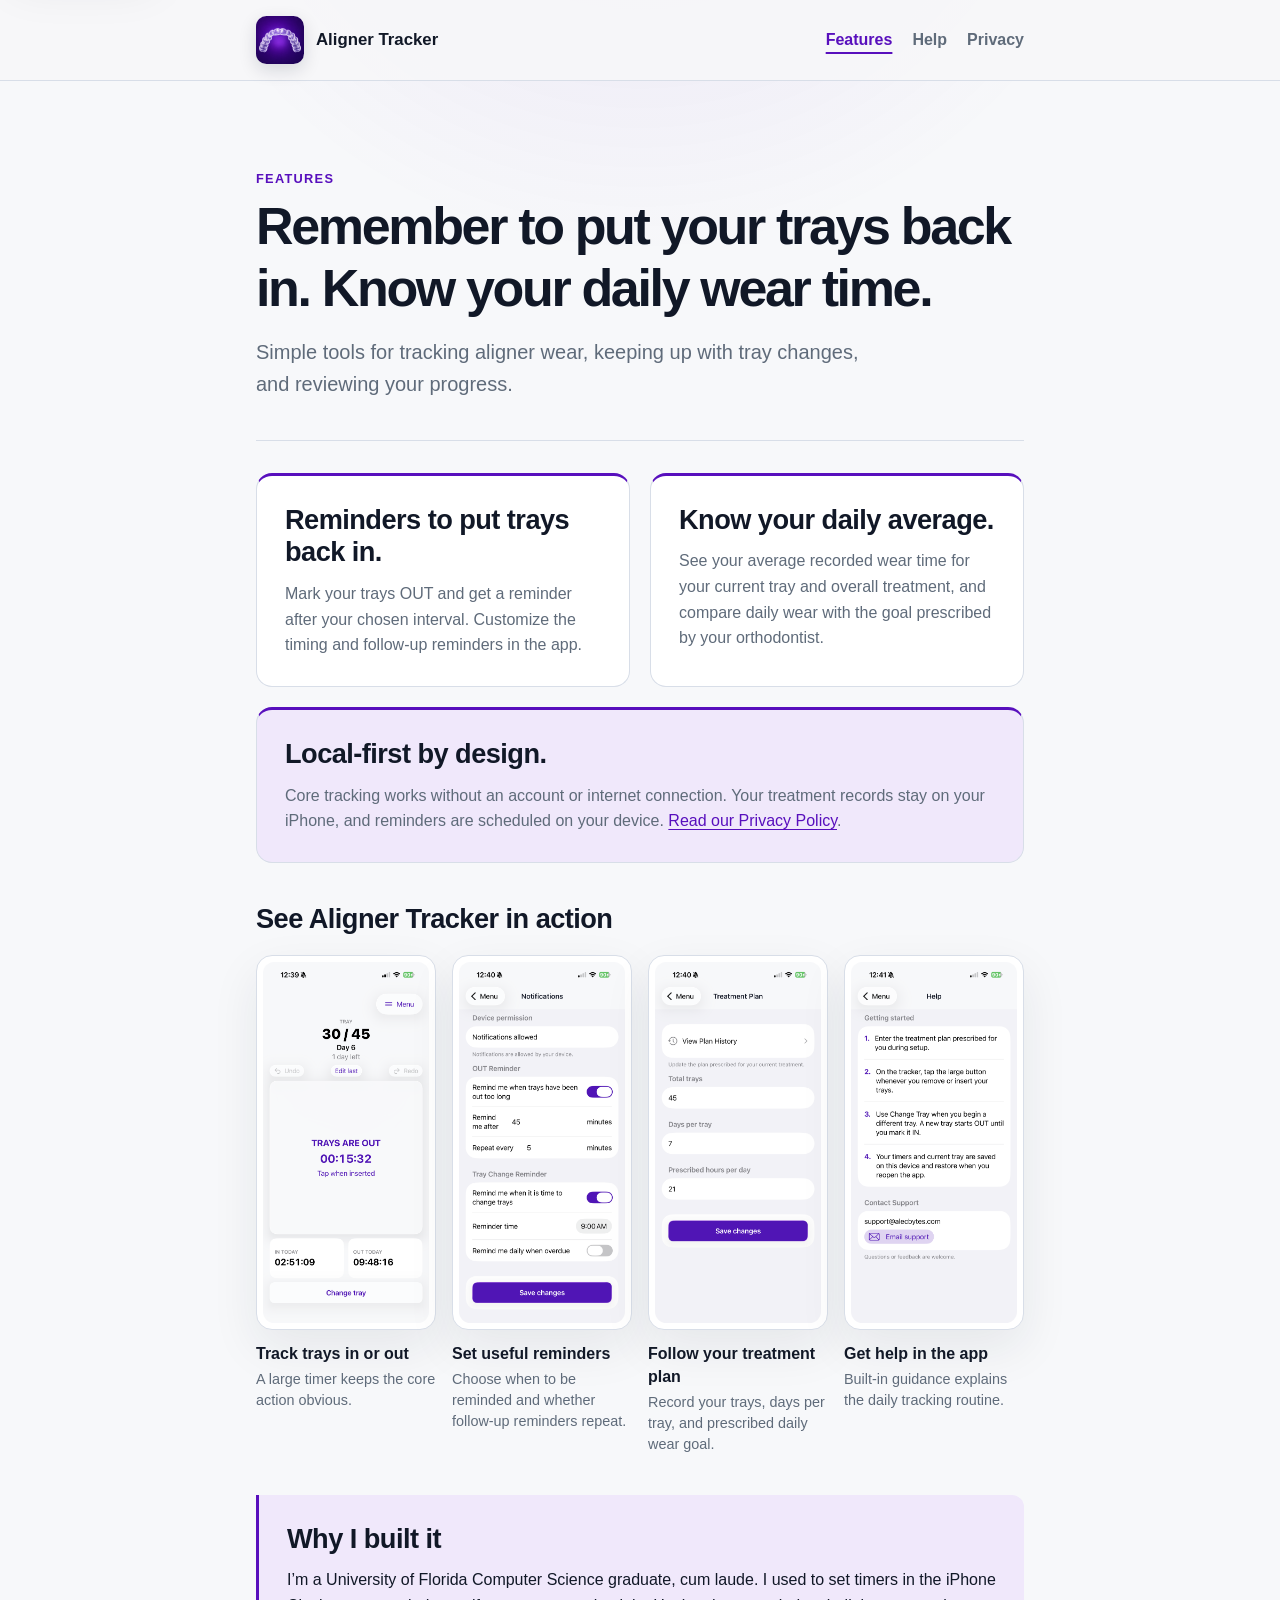
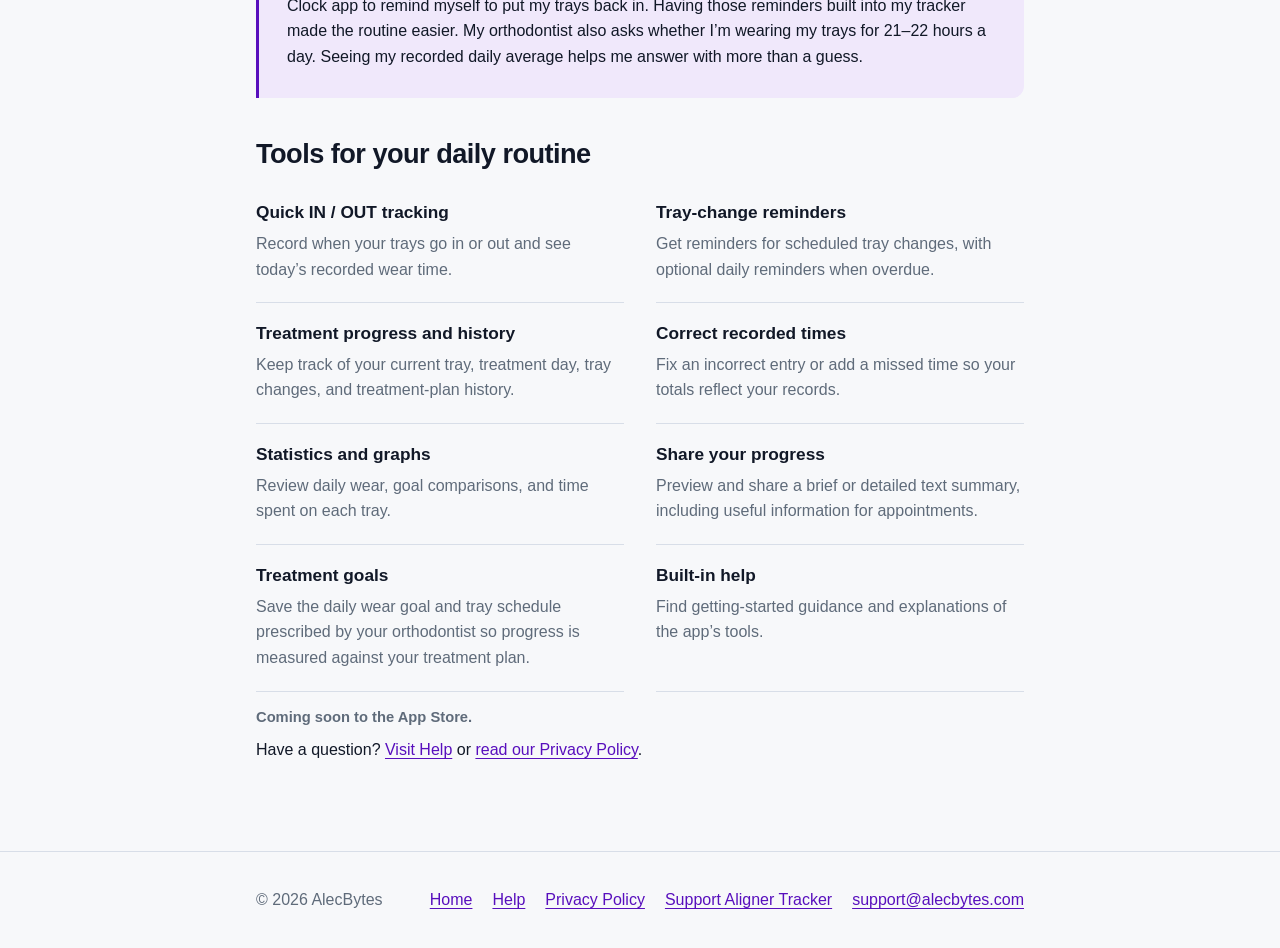
==== commit fd16fed3: "Refine support page developer bio" ====
--- a/features/index.html
+++ b/features/index.html
@@ -9,8 +9,20 @@
       name="description"
       content="Explore Aligner Tracker features: tray reminders, recorded wear averages, treatment history, graphs, and progress sharing."
     />
+    <meta property="og:type" content="website" />
+    <meta property="og:site_name" content="Aligner Tracker" />
+    <meta property="og:title" content="Features | Aligner Tracker" />
+    <meta property="og:description" content="Track clear-aligner wear time, reminders, corrections, treatment history, and progress with Aligner Tracker." />
+    <meta property="og:url" content="https://aligner-tracker.alecbytes.com/features/" />
+    <meta property="og:image" content="https://aligner-tracker.alecbytes.com/assets/app-icon.png" />
+    <meta property="og:image:alt" content="Aligner Tracker app icon" />
+    <meta name="twitter:card" content="summary" />
+    <meta name="twitter:title" content="Features | Aligner Tracker" />
+    <meta name="twitter:description" content="Track clear-aligner wear time, reminders, corrections, treatment history, and progress with Aligner Tracker." />
+    <meta name="twitter:image" content="https://aligner-tracker.alecbytes.com/assets/app-icon.png" />
     <link rel="canonical" href="https://aligner-tracker.alecbytes.com/features/" />
     <link rel="icon" href="/assets/favicon.png" type="image/png" />
+    <link rel="apple-touch-icon" href="/assets/app-icon.png" />
     <link rel="stylesheet" href="/styles.css" />
     <title>Features | Aligner Tracker</title>
   </head>
@@ -132,7 +144,7 @@
 
       <section class="founder-note" aria-labelledby="why-i-built-it">
         <h2 id="why-i-built-it">Why I built it</h2>
-        <p>I used to set timers in the iPhone Clock app to remind myself to put my trays back in. Having those reminders built into my tracker made the routine easier. My orthodontist also asks whether I’m wearing my trays for 21–22 hours a day. Seeing my recorded daily average helps me answer with more than a guess.</p>
+        <p>I’m a University of Florida Computer Science graduate, cum laude. I used to set timers in the iPhone Clock app to remind myself to put my trays back in. Having those reminders built into my tracker made the routine easier. My orthodontist also asks whether I’m wearing my trays for 21–22 hours a day. Seeing my recorded daily average helps me answer with more than a guess.</p>
       </section>
 
       <section class="feature-details" aria-labelledby="everyday-tools">
